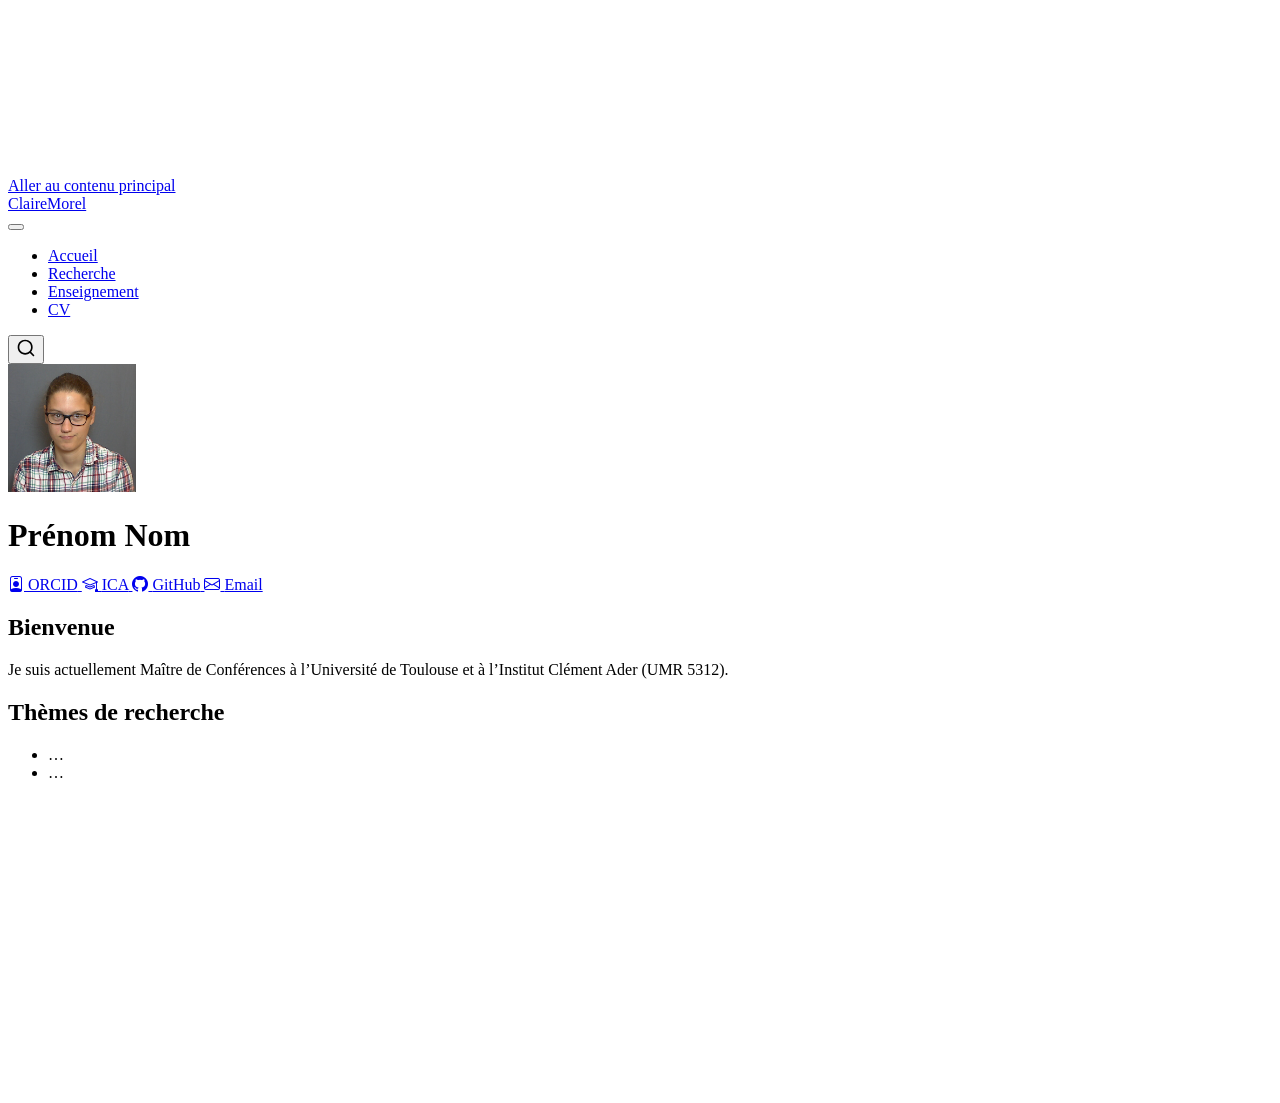
==== docs/index.html @ 0a0d47bb "Initial commit" ====
<!DOCTYPE html>
<html xmlns="http://www.w3.org/1999/xhtml" lang="fr" xml:lang="fr"><head>

<meta charset="utf-8">
<meta name="generator" content="quarto-1.11.9">

<meta name="viewport" content="width=device-width, initial-scale=1.0, user-scalable=yes">


<title>Prénom Nom – ClaireMorel</title>
<style>
/* Default styles provided by pandoc.
** See https://pandoc.org/MANUAL.html#variables-for-html for config info.
*/
span.smallcaps{font-variant: small-caps;}
div.columns{display: flex; gap: 1.5em;}
div.column{flex: auto;}
@media screen {
div.columns{gap: min(4vw, 1.5em);}
div.column{overflow-x: auto;}
}
div.hanging-indent{margin-left: 1.5em; text-indent: -1.5em;}
ul.task-list{list-style: none;}
ul.task-list li input[type="checkbox"] {
  width: 0.8em;
  margin: 0 0.8em 0.2em -1em; /* quarto-specific, see https://github.com/quarto-dev/quarto-cli/issues/4556 */ 
  vertical-align: middle;
}
</style>


<script src="site_libs/quarto-nav/quarto-nav.js"></script>
<script src="site_libs/quarto-nav/headroom.min.js"></script>
<script src="site_libs/clipboard/clipboard.min.js"></script>
<script src="site_libs/quarto-search/autocomplete.umd.js"></script>
<script src="site_libs/quarto-search/fuse.min.js"></script>
<script src="site_libs/quarto-search/quarto-search.js"></script>
<meta name="quarto:offset" content="./">
<script src="site_libs/quarto-html/quarto.js" type="module"></script>
<script src="site_libs/quarto-html/tabsets/tabsets.js" type="module"></script>
<script src="site_libs/quarto-html/scrollable-regions/scrollable-regions.js" type="module"></script>
<script src="site_libs/quarto-html/popper.min.js"></script>
<script src="site_libs/quarto-html/tippy.umd.min.js"></script>
<link href="site_libs/quarto-html/tippy.css" rel="stylesheet">
<link href="site_libs/quarto-html/quarto-syntax-highlighting-63b5708e65d6cd79cd7618c58d0c21e7.css" rel="stylesheet" id="quarto-text-highlighting-styles">
<script src="site_libs/bootstrap/bootstrap.min.js"></script>
<link href="site_libs/bootstrap/bootstrap-icons.css" rel="stylesheet">
<link href="site_libs/bootstrap/bootstrap-48eea8e06ff06eb442a2daacfce5ac08.min.css" rel="stylesheet" append-hash="true" id="quarto-bootstrap" data-mode="light">
<script id="quarto-search-options" type="application/json">{
  "location": "navbar",
  "copy-button": false,
  "collapse-after": 3,
  "panel-placement": "end",
  "type": "overlay",
  "limit": 50,
  "keyboard-shortcut": [
    "f",
    "/",
    "s"
  ],
  "show-item-context": false,
  "language": {
    "search-no-results-text": "Pas de résultats",
    "search-matching-documents-text": "documents trouvés",
    "search-copy-link-title": "Copier le lien vers la recherche",
    "search-hide-matches-text": "Cacher les correspondances additionnelles",
    "search-more-match-text": "correspondance de plus dans ce document",
    "search-more-matches-text": "correspondances de plus dans ce document",
    "search-clear-button-title": "Effacer",
    "search-text-placeholder": "",
    "search-detached-cancel-button-title": "Annuler",
    "search-submit-button-title": "Envoyer",
    "search-label": "Recherche"
  }
}</script>


<link rel="stylesheet" href="styles.css">
</head>

<body class="nav-fixed fullcontent quarto-light"><a id="quarto-skip-link" class="visually-hidden-focusable" href="#quarto-document-content">Aller au contenu principal</a>

<div id="quarto-search-results"></div>
  <header id="quarto-header" class="headroom fixed-top">
    <nav class="navbar navbar-expand-lg " data-bs-theme="dark" aria-label="Site web">
      <div class="navbar-container container-fluid">
      <div class="navbar-brand-container mx-auto">
    <a class="navbar-brand" href="./index.html">
    <span class="navbar-title">ClaireMorel</span>
    </a>
  </div>
          <button class="navbar-toggler" type="button" data-bs-toggle="collapse" data-bs-target="#navbarCollapse" aria-controls="navbarCollapse" aria-expanded="false" aria-label="Basculer la navigation" onclick="if (window.quartoToggleHeadroom) { window.quartoToggleHeadroom(); }">
  <span class="navbar-toggler-icon"></span>
</button>
          <div class="collapse navbar-collapse" id="navbarCollapse">
            <ul class="navbar-nav navbar-nav-scroll me-auto">
  <li class="nav-item">
    <a class="nav-link active" href="./index.html" aria-current="page"> 
<span class="menu-text">Accueil</span></a>
  </li>  
  <li class="nav-item">
    <a class="nav-link" href="./research.html"> 
<span class="menu-text">Recherche</span></a>
  </li>  
  <li class="nav-item">
    <a class="nav-link" href="./teaching.html"> 
<span class="menu-text">Enseignement</span></a>
  </li>  
  <li class="nav-item">
    <a class="nav-link" href="./files/CV.pdf"> 
<span class="menu-text">CV</span></a>
  </li>  
</ul>
          </div> <!-- /navcollapse -->
            <div class="quarto-navbar-tools">
</div>
            <div id="quarto-search" class="" title="Recherche"></div>
      </div> <!-- /container-fluid -->
    </nav>
</header>
<!-- content -->
<div id="quarto-content" class="quarto-container page-columns page-rows-contents page-layout-article page-navbar">
<!-- sidebar -->
<!-- margin-sidebar -->
    
<!-- main -->
<div class="quarto-about-trestles">
  <div class="about-entity">
    <img src="avatar.png" class="about-image
  round " style="height: 8em; width: 8em;">
<header id="title-block-header" class="quarto-title-block default">
<div class="quarto-title">
<h1 class="title">Prénom Nom</h1>
</div>
<div class="quarto-title-meta">
  </div>
</header>
    <div class="about-links">
  <a href="https://orcid.org/0000-0002-0689-7838" class="about-link" rel="" target="">
    <i class="bi bi-person-badge"></i>
     <span class="about-link-text">ORCID</span>
  </a>
  <a href="https://ica.cnrs.fr/author/cmorel/" class="about-link" rel="" target="">
    <i class="bi bi-mortarboard"></i>
     <span class="about-link-text">ICA</span>
  </a>
  <a href="https://github.com/clmorel" class="about-link" rel="" target="">
    <i class="bi bi-github"></i>
     <span class="about-link-text">GitHub</span>
  </a>
  <a href="mailto:claire.morel@utoulouse.fr" class="about-link" rel="" target="">
    <i class="bi bi-envelope"></i>
     <span class="about-link-text">Email</span>
  </a>
</div>
  </div>
  <div class="about-contents"><main class="content" id="quarto-document-content" tabindex="-1">
<section id="bienvenue" class="level2">
<h2 data-anchor-id="bienvenue">Bienvenue</h2>
<p>Je suis actuellement Maître de Conférences à l’Université de Toulouse et à l’Institut Clément Ader (UMR 5312).</p>
</section>
<section id="thèmes-de-recherche" class="level2">
<h2 data-anchor-id="thèmes-de-recherche">Thèmes de recherche</h2>
<ul>
<li>…</li>
<li>…</li>
</ul>


</section>
</main></div>
</div>
 <!-- /main -->
<script id="quarto-html-after-body" type="application/javascript">
  window.document.addEventListener("DOMContentLoaded", function (event) {
    const isCodeAnnotation = (el) => {
      for (const clz of el.classList) {
        if (clz.startsWith('code-annotation-')) {                     
          return true;
        }
      }
      return false;
    }
    const onCopySuccess = function(e) {
      // button target
      const button = e.trigger;
      // don't keep focus
      button.blur();
      // flash "checked"
      button.classList.add('code-copy-button-checked');
      var currentTitle = button.getAttribute("title");
      button.setAttribute("title", "Copié");
      let tooltip;
      if (window.bootstrap) {
        button.setAttribute("data-bs-toggle", "tooltip");
        button.setAttribute("data-bs-placement", "left");
        button.setAttribute("data-bs-title", "Copié");
        tooltip = new bootstrap.Tooltip(button, 
          { trigger: "manual", 
            customClass: "code-copy-button-tooltip",
            offset: [0, -8]});
        tooltip.show();    
      }
      setTimeout(function() {
        if (tooltip) {
          tooltip.hide();
          button.removeAttribute("data-bs-title");
          button.removeAttribute("data-bs-toggle");
          button.removeAttribute("data-bs-placement");
        }
        button.setAttribute("title", currentTitle);
        button.classList.remove('code-copy-button-checked');
      }, 1000);
      // clear code selection
      e.clearSelection();
    }
    const getTextToCopy = function(trigger) {
      const outerScaffold = trigger.parentElement.cloneNode(true);
      const codeEl = outerScaffold.querySelector('code');
      for (const childEl of codeEl.children) {
        if (isCodeAnnotation(childEl)) {
          childEl.remove();
        }
      }
      return codeEl.innerText;
    }
    const clipboard = new window.ClipboardJS('.code-copy-button:not([data-in-quarto-modal])', {
      text: getTextToCopy
    });
    clipboard.on('success', onCopySuccess);
    if (window.document.getElementById('quarto-embedded-source-code-modal')) {
      const clipboardModal = new window.ClipboardJS('.code-copy-button[data-in-quarto-modal]', {
        text: getTextToCopy,
        container: window.document.getElementById('quarto-embedded-source-code-modal')
      });
      clipboardModal.on('success', onCopySuccess);
    }
      var localhostRegex = new RegExp(/^(?:http|https):\/\/localhost\:?[0-9]*\//);
      var mailtoRegex = new RegExp(/^mailto:/);
        var filterRegex = new RegExp('/' + window.location.host + '/');
      var isInternal = (href) => {
          return filterRegex.test(href) || localhostRegex.test(href) || mailtoRegex.test(href);
      }
      // Inspect non-navigation links and adorn them if external
      window.quartoDecorateExternalLinks = function (root) {
     var links = (root || window.document).querySelectorAll('a[href]:not(.nav-link):not(.navbar-brand):not(.toc-action):not(.sidebar-link):not(.sidebar-item-toggle):not(.pagination-link):not(.no-external):not([aria-hidden]):not(.dropdown-item):not(.quarto-navigation-tool):not(.about-link)');
      for (var i=0; i<links.length; i++) {
        const link = links[i];
        if (!isInternal(link.href)) {
          // undo the damage that might have been done by quarto-nav.js in the case of
          // links that we want to consider external
          if (link.dataset.originalHref !== undefined) {
            link.href = link.dataset.originalHref;
          }
          if (!link.classList.contains('no-external-icon')) {
          }
        }
      }
      };
      window.quartoDecorateExternalLinks(window.document);
    // Esc closes the popup (WCAG 1.4.13) and focus leaving both trigger and
    // popup closes it (WCAG 2.4.11); tippy handles neither for interactive popups.
    const hideOnEscAndFocusOut = {
      name: 'hideOnEscAndFocusOut',
      defaultValue: true,
      fn(instance) {
        const dismiss = () => {
          // A show scheduled by the trigger delay would otherwise reopen it
          instance.clearDelayTimeouts();
          instance.hide();
        };
        const onKeyDown = (event) => {
          if (event.key !== 'Escape') {
            return;
          }
          // Keep Esc from also reaching page handlers (e.g. reveal.js overview),
          // except an open reveal.js slide menu, which Esc should close too.
          // The menu handles keys only when its keyboard option is on.
          const menuHandlesEsc = window.Reveal?.getPlugin?.('menu')?.isOpen() &&
            window.Reveal.getConfig().menu?.keyboard !== false;
          if (!menuHandlesEsc) {
            event.stopPropagation();
          }
          if (instance.popper.contains(window.document.activeElement)) {
            // Disabled while refocusing so the focus trigger does not reopen it
            instance.disable();
            instance.reference.focus();
            instance.enable();
          }
          dismiss();
        };
        const onFocusOut = (event) => {
          const target = event.relatedTarget;
          if (target && !instance.reference.contains(target) &&
              !instance.popper.contains(target)) {
            dismiss();
          }
        };
        // On the trigger too: a click trigger (code-annotations: select) has no
        // blur handling. Attached for the instance's lifetime so leaving the
        // trigger also cancels a show still pending on the trigger delay.
        instance.reference.addEventListener('focusout', onFocusOut);
        return {
          onShow() {
            window.document.addEventListener('keydown', onKeyDown, true);
            instance.popper.addEventListener('focusout', onFocusOut);
          },
          onHide() {
            window.document.removeEventListener('keydown', onKeyDown, true);
            instance.popper.removeEventListener('focusout', onFocusOut);
          },
          onDestroy() {
            instance.reference.removeEventListener('focusout', onFocusOut);
          },
        };
      },
    };
    function tippyHover(el, contentFn, onTriggerFn, onUntriggerFn) {
      const config = {
        allowHTML: true,
        maxWidth: 500,
        delay: 100,
        arrow: false,
        appendTo: function(el) {
            return el.parentElement;
        },
        interactive: true,
        interactiveBorder: 10,
        theme: 'quarto',
        placement: 'bottom-start',
        plugins: [hideOnEscAndFocusOut],
      };
      if (contentFn) {
        config.content = contentFn;
      }
      if (onTriggerFn) {
        config.onTrigger = onTriggerFn;
      }
      if (onUntriggerFn) {
        config.onUntrigger = onUntriggerFn;
      }
      window.tippy(el, config); 
    }
    const noterefs = window.document.querySelectorAll('a[role="doc-noteref"]');
    for (var i=0; i<noterefs.length; i++) {
      const ref = noterefs[i];
      tippyHover(ref, function() {
        // use id or data attribute instead here
        let href = ref.getAttribute('data-footnote-href') || ref.getAttribute('href');
        try { href = new URL(href).hash; } catch {}
        const id = href.replace(/^#\/?/, "");
        const note = window.document.getElementById(id);
        if (note) {
          return note.innerHTML;
        } else {
          return "";
        }
      });
    }
    const xrefs = window.document.querySelectorAll('a.quarto-xref');
    const processXRef = (id, note) => {
      // Strip column container classes
      const stripColumnClz = (el) => {
        el.classList.remove("page-full", "page-columns");
        if (el.children) {
          for (const child of el.children) {
            stripColumnClz(child);
          }
        }
      }
      stripColumnClz(note)
      if (id === null || id.startsWith('sec-')) {
        // Special case sections, only their first couple elements
        const container = document.createElement("div");
        if (note.children && note.children.length > 2) {
          container.appendChild(note.children[0].cloneNode(true));
          for (let i = 1; i < note.children.length; i++) {
            const child = note.children[i];
            if (child.tagName === "P" && child.innerText === "") {
              continue;
            } else {
              container.appendChild(child.cloneNode(true));
              break;
            }
          }
          if (window.Quarto?.typesetMath) {
            window.Quarto.typesetMath(container);
          }
          return container.innerHTML
        } else {
          if (window.Quarto?.typesetMath) {
            window.Quarto.typesetMath(note);
          }
          return note.innerHTML;
        }
      } else {
        // Remove any anchor links if they are present
        const anchorLink = note.querySelector('a.anchorjs-link');
        if (anchorLink) {
          anchorLink.remove();
        }
        if (window.Quarto?.typesetMath) {
          window.Quarto.typesetMath(note);
        }
        if (note.classList.contains("callout")) {
          return note.outerHTML;
        } else {
          return note.innerHTML;
        }
      }
    }
    for (var i=0; i<xrefs.length; i++) {
      const xref = xrefs[i];
      tippyHover(xref, undefined, function(instance) {
        instance.disable();
        let url = xref.getAttribute('href');
        let hash = undefined; 
        if (url.startsWith('#')) {
          hash = url;
        } else {
          try { hash = new URL(url).hash; } catch {}
        }
        if (hash) {
          const id = hash.replace(/^#\/?/, "");
          const note = window.document.getElementById(id);
          if (note !== null) {
            try {
              const html = processXRef(id, note.cloneNode(true));
              instance.setContent(html);
            } finally {
              instance.enable();
              instance.show();
            }
          } else {
            // See if we can fetch this
            fetch(url.split('#')[0])
            .then(res => res.text())
            .then(html => {
              const parser = new DOMParser();
              const htmlDoc = parser.parseFromString(html, "text/html");
              const note = htmlDoc.getElementById(id);
              if (note !== null) {
                const html = processXRef(id, note);
                instance.setContent(html);
              } 
            }).finally(() => {
              instance.enable();
              instance.show();
            });
          }
        } else {
          // See if we can fetch a full url (with no hash to target)
          // This is a special case and we should probably do some content thinning / targeting
          fetch(url)
          .then(res => res.text())
          .then(html => {
            const parser = new DOMParser();
            const htmlDoc = parser.parseFromString(html, "text/html");
            const note = htmlDoc.querySelector('main.content');
            if (note !== null) {
              // This should only happen for chapter cross references
              // (since there is no id in the URL)
              // remove the first header
              if (note.children.length > 0 && note.children[0].tagName === "HEADER") {
                note.children[0].remove();
              }
              const html = processXRef(null, note);
              instance.setContent(html);
            } 
          }).finally(() => {
            instance.enable();
            instance.show();
          });
        }
      }, function(instance) {
      });
    }
        let selectedAnnoteEl;
        const selectorForAnnotation = ( cell, annotation) => {
          let cellAttr = 'data-code-cell="' + cell + '"';
          let lineAttr = 'data-code-annotation="' +  annotation + '"';
          const selector = 'span[' + cellAttr + '][' + lineAttr + ']';
          return selector;
        }
        const selectCodeLines = (annoteEl) => {
          const doc = window.document;
          const targetCell = annoteEl.getAttribute("data-target-cell");
          const targetAnnotation = annoteEl.getAttribute("data-target-annotation");
          const annoteSpan = window.document.querySelector(selectorForAnnotation(targetCell, targetAnnotation));
          const lines = annoteSpan.getAttribute("data-code-lines").split(",");
          const lineIds = lines.map((line) => {
            return targetCell + "-" + line;
          })
          // Each band is positioned against its own containing block, which is
          // not the offsetParent of the lines, so place it from client rects.
          const placeBand = (band, firstEl, lastEl, codeBlock) => {
            const container = band.offsetParent;
            if (container === null) {
              return;
            }
            const containerRect = container.getBoundingClientRect();
            // Reveal.js scales slides with a transform, so convert client
            // pixels back to the CSS pixels of the container.
            const scale = containerRect.height / container.offsetHeight || 1;
            const firstRect = firstEl.getBoundingClientRect();
            const lastRect = lastEl.getBoundingClientRect();
            const top = (firstRect.top - containerRect.top) / scale - container.clientTop + container.scrollTop;
            const height = (lastRect.bottom - firstRect.top) / scale;
            band.style.top = top - 2 + "px";
            band.style.height = height + 4 + "px";
            if (codeBlock) {
              // Without the copy button wrapper, the containing block is wider
              // than the code block, so span the code block explicitly.
              const blockRect = codeBlock.getBoundingClientRect();
              band.style.left = (blockRect.left - containerRect.left) / scale - container.clientLeft + container.scrollLeft + "px";
              band.style.width = blockRect.width / scale + "px";
            }
          };
          if (lineIds.length > 0) {
            const el = window.document.getElementById(lineIds[0]);
            const lastEl = window.document.getElementById(lineIds[lineIds.length - 1]);
            const parent = el.parentElement.parentElement;
            // cook up a div (if necessary) and position it
            let div = window.document.getElementById("code-annotation-line-highlight");
            if (div === null) {
              div = window.document.createElement("div");
              div.setAttribute("id", "code-annotation-line-highlight");
              div.style.position = 'absolute';
              parent.appendChild(div);
            }
            placeBand(div, el, lastEl, parent.closest("div.sourceCode") || parent);
            let gutterDiv = window.document.getElementById("code-annotation-line-highlight-gutter");
            if (gutterDiv === null) {
              gutterDiv = window.document.createElement("div");
              gutterDiv.setAttribute("id", "code-annotation-line-highlight-gutter");
              gutterDiv.style.position = 'absolute';
              const codeCell = window.document.getElementById(targetCell);
              const gutter = codeCell.querySelector('.code-annotation-gutter');
              gutter.appendChild(gutterDiv);
            }
            placeBand(gutterDiv, el, lastEl);
            selectedAnnoteEl = annoteEl;
          }
        };
        const unselectCodeLines = () => {
          const elementsIds = ["code-annotation-line-highlight", "code-annotation-line-highlight-gutter"];
          elementsIds.forEach((elId) => {
            const div = window.document.getElementById(elId);
            if (div) {
              div.remove();
            }
          });
          selectedAnnoteEl = undefined;
        };
          // Handle positioning of the toggle
      window.addEventListener(
        "resize",
        throttle(() => {
          elRect = undefined;
          if (selectedAnnoteEl) {
            selectCodeLines(selectedAnnoteEl);
          }
        }, 10)
      );
      function throttle(fn, ms) {
      let throttle = false;
      let timer;
        return (...args) => {
          if(!throttle) { // first call gets through
              fn.apply(this, args);
              throttle = true;
          } else { // all the others get throttled
              if(timer) clearTimeout(timer); // cancel #2
              timer = setTimeout(() => {
                fn.apply(this, args);
                timer = throttle = false;
              }, ms);
          }
        };
      }
        // Attach click handler to the DT
        const annoteDls = window.document.querySelectorAll('dt[data-target-cell]');
        for (const annoteDlNode of annoteDls) {
          annoteDlNode.addEventListener('click', (event) => {
            const clickedEl = event.target;
            if (clickedEl !== selectedAnnoteEl) {
              unselectCodeLines();
              const activeEl = window.document.querySelector('dt[data-target-cell].code-annotation-active');
              if (activeEl) {
                activeEl.classList.remove('code-annotation-active');
              }
              selectCodeLines(clickedEl);
              clickedEl.classList.add('code-annotation-active');
            } else {
              // Unselect the line
              unselectCodeLines();
              clickedEl.classList.remove('code-annotation-active');
            }
          });
        }
    const findCites = (el) => {
      const parentEl = el.parentElement;
      if (parentEl) {
        const cites = parentEl.dataset.cites;
        if (cites) {
          return {
            el,
            cites: cites.split(' ')
          };
        } else {
          return findCites(el.parentElement)
        }
      } else {
        return undefined;
      }
    };
    var bibliorefs = window.document.querySelectorAll('a[role="doc-biblioref"]');
    for (var i=0; i<bibliorefs.length; i++) {
      const ref = bibliorefs[i];
      const citeInfo = findCites(ref);
      if (citeInfo) {
        tippyHover(citeInfo.el, function() {
          var popup = window.document.createElement('div');
          citeInfo.cites.forEach(function(cite) {
            var citeDiv = window.document.createElement('div');
            citeDiv.classList.add('hanging-indent');
            citeDiv.classList.add('csl-entry');
            var biblioDiv = window.document.getElementById('ref-' + cite);
            if (biblioDiv) {
              citeDiv.innerHTML = biblioDiv.innerHTML;
            }
            popup.appendChild(citeDiv);
          });
          return popup.innerHTML;
        });
      }
    }
  });
  </script>
  <script type="application/javascript">
  window.quartoScrollableRegionsLabels = {"code":"Code défilable","output":"Sortie défilable"};
  </script>
</div> <!-- /content -->




</body></html>
---- docs/site_libs/quarto-html/tippy.css ----
.tippy-box[data-animation=fade][data-state=hidden]{opacity:0}[data-tippy-root]{max-width:calc(100vw - 10px)}.tippy-box{position:relative;background-color:#333;color:#fff;border-radius:4px;font-size:14px;line-height:1.4;white-space:normal;outline:0;transition-property:transform,visibility,opacity}.tippy-box[data-placement^=top]>.tippy-arrow{bottom:0}.tippy-box[data-placement^=top]>.tippy-arrow:before{bottom:-7px;left:0;border-width:8px 8px 0;border-top-color:initial;transform-origin:center top}.tippy-box[data-placement^=bottom]>.tippy-arrow{top:0}.tippy-box[data-placement^=bottom]>.tippy-arrow:before{top:-7px;left:0;border-width:0 8px 8px;border-bottom-color:initial;transform-origin:center bottom}.tippy-box[data-placement^=left]>.tippy-arrow{right:0}.tippy-box[data-placement^=left]>.tippy-arrow:before{border-width:8px 0 8px 8px;border-left-color:initial;right:-7px;transform-origin:center left}.tippy-box[data-placement^=right]>.tippy-arrow{left:0}.tippy-box[data-placement^=right]>.tippy-arrow:before{left:-7px;border-width:8px 8px 8px 0;border-right-color:initial;transform-origin:center right}.tippy-box[data-inertia][data-state=visible]{transition-timing-function:cubic-bezier(.54,1.5,.38,1.11)}.tippy-arrow{width:16px;height:16px;color:#333}.tippy-arrow:before{content:"";position:absolute;border-color:transparent;border-style:solid}.tippy-content{position:relative;padding:5px 9px;z-index:1}
---- docs/site_libs/quarto-html/quarto-syntax-highlighting-63b5708e65d6cd79cd7618c58d0c21e7.css ----
/* quarto syntax highlight colors */
:root {
  --quarto-hl-ot-color: #003B4F;
  --quarto-hl-at-color: #657422;
  --quarto-hl-ss-color: #20794D;
  --quarto-hl-an-color: #5E5E5E;
  --quarto-hl-fu-color: #4758AB;
  --quarto-hl-st-color: #20794D;
  --quarto-hl-cf-color: #003B4F;
  --quarto-hl-op-color: #5E5E5E;
  --quarto-hl-er-color: #AD0000;
  --quarto-hl-bn-color: #AD0000;
  --quarto-hl-al-color: #AD0000;
  --quarto-hl-va-color: #111111;
  --quarto-hl-bu-color: inherit;
  --quarto-hl-ex-color: inherit;
  --quarto-hl-pp-color: #AD0000;
  --quarto-hl-in-color: #5E5E5E;
  --quarto-hl-vs-color: #20794D;
  --quarto-hl-wa-color: #5E5E5E;
  --quarto-hl-do-color: #5E5E5E;
  --quarto-hl-im-color: #00769E;
  --quarto-hl-ch-color: #20794D;
  --quarto-hl-dt-color: #AD0000;
  --quarto-hl-fl-color: #AD0000;
  --quarto-hl-co-color: #5E5E5E;
  --quarto-hl-cv-color: #5E5E5E;
  --quarto-hl-cn-color: #8f5902;
  --quarto-hl-sc-color: #5E5E5E;
  --quarto-hl-dv-color: #AD0000;
  --quarto-hl-kw-color: #003B4F;
}

/* other quarto variables */
:root {
  --quarto-font-monospace: SFMono-Regular, Menlo, Monaco, Consolas, "Liberation Mono", "Courier New", monospace;
}

/* syntax highlight based on Pandoc's rules */
pre > code.sourceCode > span {
  color: #003B4F;
}

code.sourceCode > span {
  color: #003B4F;
}

div.sourceCode,
div.sourceCode pre.sourceCode {
  color: #003B4F;
}

/* Normal */
code span {
  color: #003B4F;
}

/* Alert */
code span.al {
  color: #AD0000;
  font-style: inherit;
}

/* Annotation */
code span.an {
  color: #5E5E5E;
  font-style: inherit;
}

/* Attribute */
code span.at {
  color: #657422;
  font-style: inherit;
}

/* BaseN */
code span.bn {
  color: #AD0000;
  font-style: inherit;
}

/* BuiltIn */
code span.bu {
  font-style: inherit;
}

/* ControlFlow */
code span.cf {
  color: #003B4F;
  font-weight: bold;
  font-style: inherit;
}

/* Char */
code span.ch {
  color: #20794D;
  font-style: inherit;
}

/* Constant */
code span.cn {
  color: #8f5902;
  font-style: inherit;
}

/* Comment */
code span.co {
  color: #5E5E5E;
  font-style: inherit;
}

/* CommentVar */
code span.cv {
  color: #5E5E5E;
  font-style: italic;
}

/* Documentation */
code span.do {
  color: #5E5E5E;
  font-style: italic;
}

/* DataType */
code span.dt {
  color: #AD0000;
  font-style: inherit;
}

/* DecVal */
code span.dv {
  color: #AD0000;
  font-style: inherit;
}

/* Error */
code span.er {
  color: #AD0000;
  font-style: inherit;
}

/* Extension */
code span.ex {
  font-style: inherit;
}

/* Float */
code span.fl {
  color: #AD0000;
  font-style: inherit;
}

/* Function */
code span.fu {
  color: #4758AB;
  font-style: inherit;
}

/* Import */
code span.im {
  color: #00769E;
  font-style: inherit;
}

/* Information */
code span.in {
  color: #5E5E5E;
  font-style: inherit;
}

/* Keyword */
code span.kw {
  color: #003B4F;
  font-weight: bold;
  font-style: inherit;
}

/* Operator */
code span.op {
  color: #5E5E5E;
  font-style: inherit;
}

/* Other */
code span.ot {
  color: #003B4F;
  font-style: inherit;
}

/* Preprocessor */
code span.pp {
  color: #AD0000;
  font-style: inherit;
}

/* SpecialChar */
code span.sc {
  color: #5E5E5E;
  font-style: inherit;
}

/* SpecialString */
code span.ss {
  color: #20794D;
  font-style: inherit;
}

/* String */
code span.st {
  color: #20794D;
  font-style: inherit;
}

/* Variable */
code span.va {
  color: #111111;
  font-style: inherit;
}

/* VerbatimString */
code span.vs {
  color: #20794D;
  font-style: inherit;
}

/* Warning */
code span.wa {
  color: #5E5E5E;
  font-style: italic;
}

.prevent-inlining {
  content: "</";
}

/*# sourceMappingURL=054cc16b9e9817627be6994582d2ffb5.css.map */
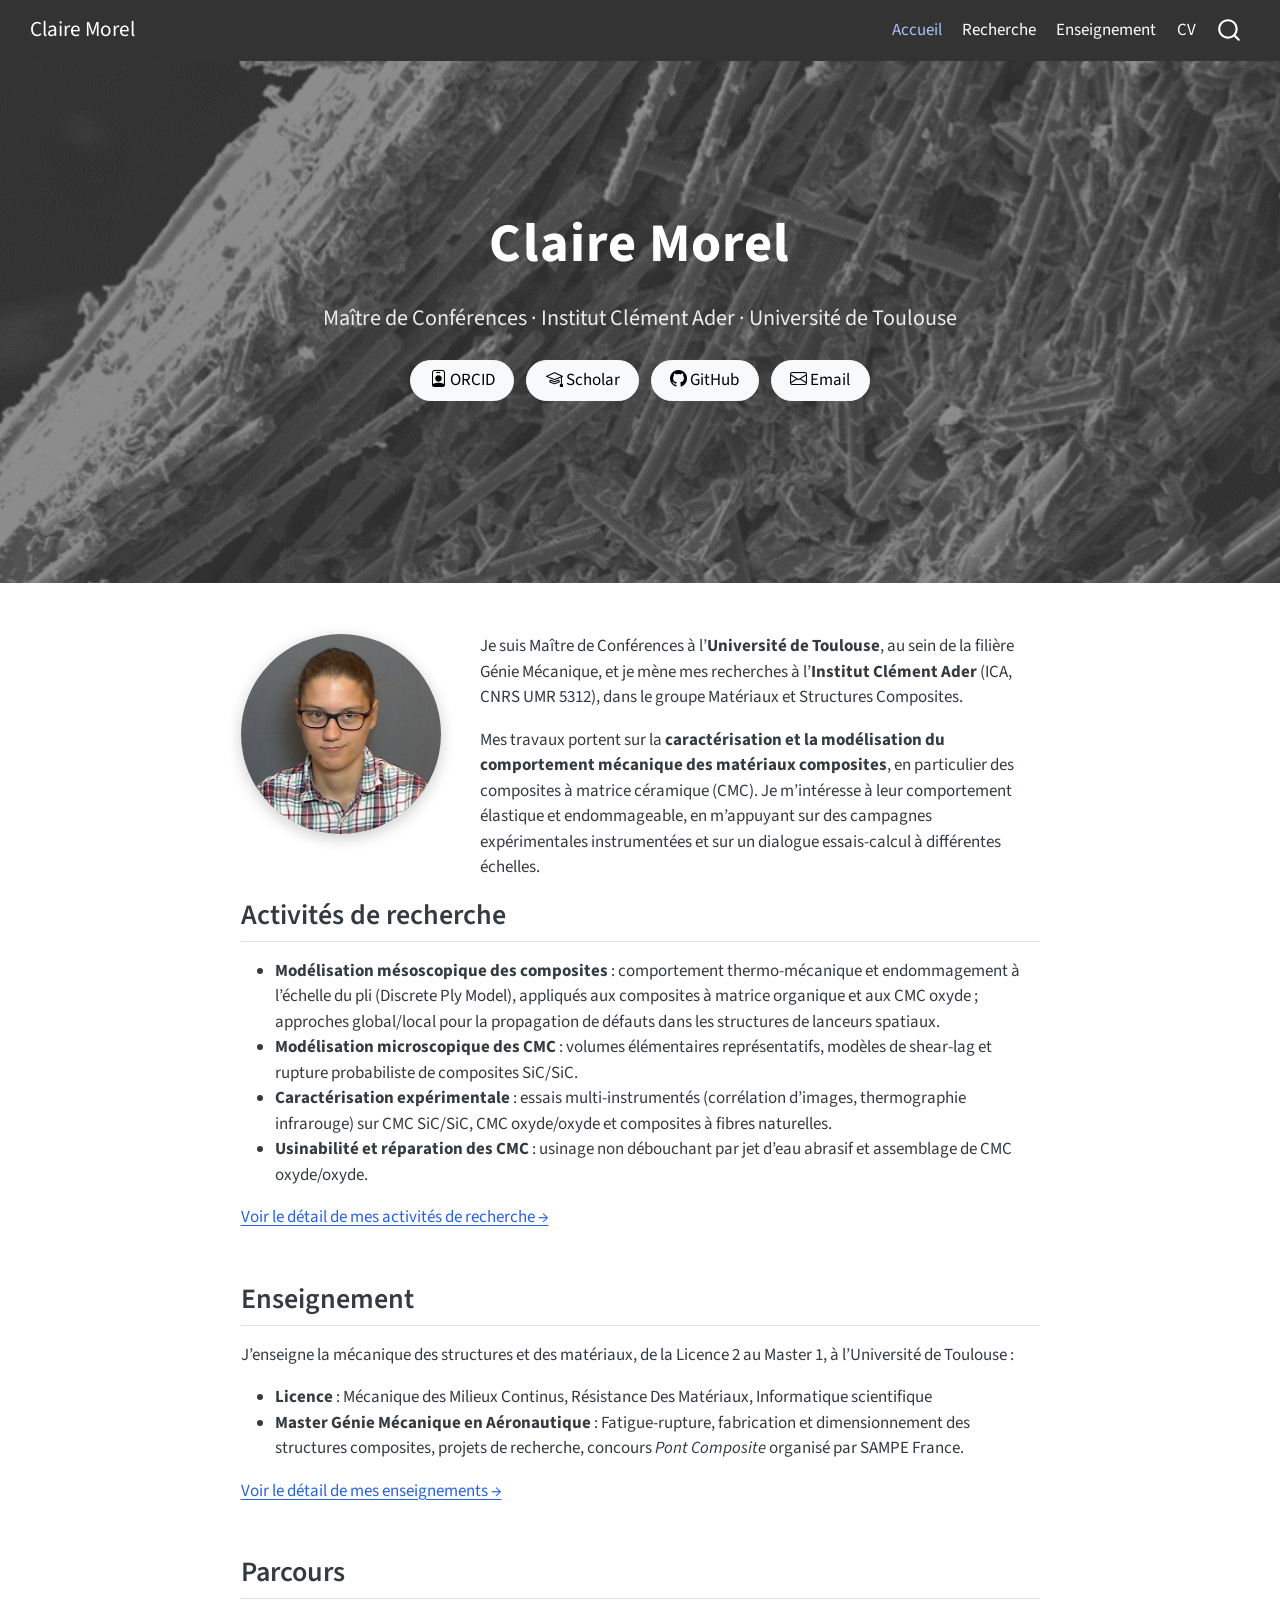
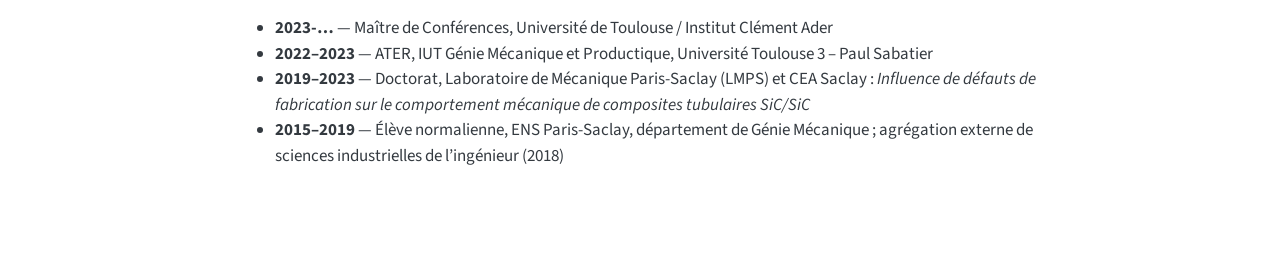
==== commit d32d000c: "14/11 pas mal de maj cv + enseignement" ====
--- a/docs/index.html
+++ b/docs/index.html
@@ -7,7 +7,7 @@
 <meta name="viewport" content="width=device-width, initial-scale=1.0, user-scalable=yes">
 
 
-<title>Prénom Nom – ClaireMorel</title>
+<title>Claire Morel</title>
 <style>
 /* Default styles provided by pandoc.
 ** See https://pandoc.org/MANUAL.html#variables-for-html for config info.
@@ -41,11 +41,12 @@
 <script src="site_libs/quarto-html/scrollable-regions/scrollable-regions.js" type="module"></script>
 <script src="site_libs/quarto-html/popper.min.js"></script>
 <script src="site_libs/quarto-html/tippy.umd.min.js"></script>
+<script src="site_libs/quarto-html/anchor.min.js"></script>
 <link href="site_libs/quarto-html/tippy.css" rel="stylesheet">
 <link href="site_libs/quarto-html/quarto-syntax-highlighting-63b5708e65d6cd79cd7618c58d0c21e7.css" rel="stylesheet" id="quarto-text-highlighting-styles">
 <script src="site_libs/bootstrap/bootstrap.min.js"></script>
 <link href="site_libs/bootstrap/bootstrap-icons.css" rel="stylesheet">
-<link href="site_libs/bootstrap/bootstrap-48eea8e06ff06eb442a2daacfce5ac08.min.css" rel="stylesheet" append-hash="true" id="quarto-bootstrap" data-mode="light">
+<link href="site_libs/bootstrap/bootstrap-85a07a5687654c04cb6a5dbadf166e5d.min.css" rel="stylesheet" append-hash="true" id="quarto-bootstrap" data-mode="light">
 <script id="quarto-search-options" type="application/json">{
   "location": "navbar",
   "copy-button": false,
@@ -78,7 +79,7 @@
 <link rel="stylesheet" href="styles.css">
 </head>
 
-<body class="nav-fixed fullcontent quarto-light"><a id="quarto-skip-link" class="visually-hidden-focusable" href="#quarto-document-content">Aller au contenu principal</a>
+<body class="nav-fixed accueil fullcontent quarto-light"><a id="quarto-skip-link" class="visually-hidden-focusable" href="#quarto-document-content">Aller au contenu principal</a>
 
 <div id="quarto-search-results"></div>
   <header id="quarto-header" class="headroom fixed-top">
@@ -86,14 +87,14 @@
       <div class="navbar-container container-fluid">
       <div class="navbar-brand-container mx-auto">
     <a class="navbar-brand" href="./index.html">
-    <span class="navbar-title">ClaireMorel</span>
+    <span class="navbar-title">Claire Morel</span>
     </a>
   </div>
           <button class="navbar-toggler" type="button" data-bs-toggle="collapse" data-bs-target="#navbarCollapse" aria-controls="navbarCollapse" aria-expanded="false" aria-label="Basculer la navigation" onclick="if (window.quartoToggleHeadroom) { window.quartoToggleHeadroom(); }">
   <span class="navbar-toggler-icon"></span>
 </button>
           <div class="collapse navbar-collapse" id="navbarCollapse">
-            <ul class="navbar-nav navbar-nav-scroll me-auto">
+            <ul class="navbar-nav navbar-nav-scroll ms-auto">
   <li class="nav-item">
     <a class="nav-link active" href="./index.html" aria-current="page"> 
 <span class="menu-text">Accueil</span></a>
@@ -107,7 +108,7 @@
 <span class="menu-text">Enseignement</span></a>
   </li>  
   <li class="nav-item">
-    <a class="nav-link" href="./files/CV.pdf"> 
+    <a class="nav-link" href="./cv.html"> 
 <span class="menu-text">CV</span></a>
   </li>  
 </ul>
@@ -124,55 +125,72 @@
 <!-- margin-sidebar -->
     
 <!-- main -->
-<div class="quarto-about-trestles">
-  <div class="about-entity">
-    <img src="avatar.png" class="about-image
-  round " style="height: 8em; width: 8em;">
-<header id="title-block-header" class="quarto-title-block default">
-<div class="quarto-title">
-<h1 class="title">Prénom Nom</h1>
+<main class="content page-columns page-full" id="quarto-document-content" tabindex="-1"><header id="title-block-header" class="quarto-title-block"></header>
+
+
+
+
+<div class="hero column-screen">
+<div class="hero-content">
+<p><span class="hero-title">Claire Morel</span></p>
+<p><span class="hero-subtitle">Maître de Conférences · Institut Clément Ader · Université de Toulouse</span></p>
+<p><a class="btn btn-light" href="https://orcid.org/0000-0002-0689-7838"><i class="bi bi-person-badge"></i> ORCID</a> <a class="btn btn-light" href="https://scholar.google.com/citations?user=auK-vRMAAAAJ&amp;hl=fr"><i class="bi bi-mortarboard"></i> Scholar</a> <a class="btn btn-light" href="https://github.com/clmorel"><i class="bi bi-github"></i> GitHub</a> <a class="btn btn-light" href="mailto:claire.morel@utoulouse.fr"><i class="bi bi-envelope"></i> Email</a></p>
 </div>
-<div class="quarto-title-meta">
-  </div>
-</header>
-    <div class="about-links">
-  <a href="https://orcid.org/0000-0002-0689-7838" class="about-link" rel="" target="">
-    <i class="bi bi-person-badge"></i>
-     <span class="about-link-text">ORCID</span>
-  </a>
-  <a href="https://ica.cnrs.fr/author/cmorel/" class="about-link" rel="" target="">
-    <i class="bi bi-mortarboard"></i>
-     <span class="about-link-text">ICA</span>
-  </a>
-  <a href="https://github.com/clmorel" class="about-link" rel="" target="">
-    <i class="bi bi-github"></i>
-     <span class="about-link-text">GitHub</span>
-  </a>
-  <a href="mailto:claire.morel@utoulouse.fr" class="about-link" rel="" target="">
-    <i class="bi bi-envelope"></i>
-     <span class="about-link-text">Email</span>
-  </a>
 </div>
-  </div>
-  <div class="about-contents"><main class="content" id="quarto-document-content" tabindex="-1">
-<section id="bienvenue" class="level2">
-<h2 data-anchor-id="bienvenue">Bienvenue</h2>
-<p>Je suis actuellement Maître de Conférences à l’Université de Toulouse et à l’Institut Clément Ader (UMR 5312).</p>
+<div class="columns presentation">
+<div class="column" style="width:30%;">
+<p><img src="images/avatar.png" class="photo-profil img-fluid"></p>
+</div><div class="column" style="width:70%;">
+<p>Je suis Maître de Conférences à l’<strong>Université de Toulouse</strong>, au sein de la filière Génie Mécanique, et je mène mes recherches à l’<strong>Institut Clément Ader</strong> (ICA, CNRS UMR 5312), dans le groupe Matériaux et Structures Composites.</p>
+<p>Mes travaux portent sur la <strong>caractérisation et la modélisation du comportement mécanique des matériaux composites</strong>, en particulier des composites à matrice céramique (CMC). Je m’intéresse à leur comportement élastique et endommageable, en m’appuyant sur des campagnes expérimentales instrumentées et sur un dialogue essais-calcul à différentes échelles.</p>
+</div>
+</div>
+<section id="activités-de-recherche" class="level2">
+<h2 class="anchored" data-anchor-id="activités-de-recherche">Activités de recherche</h2>
+<ul>
+<li><strong>Modélisation mésoscopique des composites</strong> : comportement thermo-mécanique et endommagement à l’échelle du pli (Discrete Ply Model), appliqués aux composites à matrice organique et aux CMC oxyde ; approches global/local pour la propagation de défauts dans les structures de lanceurs spatiaux.</li>
+<li><strong>Modélisation microscopique des CMC</strong> : volumes élémentaires représentatifs, modèles de shear-lag et rupture probabiliste de composites SiC/SiC.</li>
+<li><strong>Caractérisation expérimentale</strong> : essais multi-instrumentés (corrélation d’images, thermographie infrarouge) sur CMC SiC/SiC, CMC oxyde/oxyde et composites à fibres naturelles.</li>
+<li><strong>Usinabilité et réparation des CMC</strong> : usinage non débouchant par jet d’eau abrasif et assemblage de CMC oxyde/oxyde.</li>
+</ul>
+<p><a href="./research.html">Voir le détail de mes activités de recherche →</a></p>
 </section>
-<section id="thèmes-de-recherche" class="level2">
-<h2 data-anchor-id="thèmes-de-recherche">Thèmes de recherche</h2>
+<section id="enseignement" class="level2">
+<h2 class="anchored" data-anchor-id="enseignement">Enseignement</h2>
+<p>J’enseigne la mécanique des structures et des matériaux, de la Licence 2 au Master 1, à l’Université de Toulouse :</p>
 <ul>
-<li>…</li>
-<li>…</li>
+<li><strong>Licence</strong> : Mécanique des Milieux Continus, Résistance Des Matériaux, Informatique scientifique</li>
+<li><strong>Master Génie Mécanique en Aéronautique</strong> : Fatigue-rupture, fabrication et dimensionnement des structures composites, projets de recherche, concours <em>Pont Composite</em> organisé par SAMPE France.</li>
 </ul>
-
-
+<p><a href="./teaching.html">Voir le détail de mes enseignements →</a></p>
 </section>
-</main></div>
-</div>
- <!-- /main -->
+<section id="parcours" class="level2">
+<h2 class="anchored" data-anchor-id="parcours">Parcours</h2>
+<ul>
+<li><strong>2023-…</strong> — Maître de Conférences, Université de Toulouse / Institut Clément Ader</li>
+<li><strong>2022–2023</strong> — ATER, IUT Génie Mécanique et Productique, Université Toulouse 3 – Paul Sabatier</li>
+<li><strong>2019–2023</strong> — Doctorat, Laboratoire de Mécanique Paris-Saclay (LMPS) et CEA Saclay : <em>Influence de défauts de fabrication sur le comportement mécanique de composites tubulaires SiC/SiC</em></li>
+<li><strong>2015–2019</strong> — Élève normalienne, ENS Paris-Saclay, département de Génie Mécanique ; agrégation externe de sciences industrielles de l’ingénieur (2018)</li>
+</ul>
+<!-- [Voir le détail de mon CV →](teaching.qmd) -->
+<!-- ## Collaborations
+
+**Académiques** : LMPS (Gif-sur-Yvette), National University of Singapore (NUS).
+**Industrielles** : Safran Ceramics, CNES, CT Ingénierie, Segula Technologies. -->
+
+
+</section>
+
+</main> <!-- /main -->
 <script id="quarto-html-after-body" type="application/javascript">
   window.document.addEventListener("DOMContentLoaded", function (event) {
+    const icon = "";
+    const anchorJS = new window.AnchorJS();
+    anchorJS.options = {
+      placement: 'right',
+      icon: icon
+    };
+    anchorJS.add('.anchored');
     const isCodeAnnotation = (el) => {
       for (const clz of el.classList) {
         if (clz.startsWith('code-annotation-')) {                     
--- a/docs/styles.css
+++ b/docs/styles.css
@@ -0,0 +1,156 @@
+/* css styles */
+/* ---------- Bandeau ---------- */
+.hero {
+  position: relative;
+  min-height: 60vh;
+  margin-top: -1rem;
+  margin-bottom: 3rem;
+  background-image: url("images/banner2.png");
+  background-size: cover;
+  background-position: center;
+  background-attachment: fixed;   /* effet parallaxe */
+  display: flex;
+  align-items: center;
+  justify-content: center;
+  text-align: center;
+  color: white;
+}
+
+/* voile sombre pour que le texte reste lisible */
+.hero::before {
+  content: "";
+  position: absolute;
+  inset: 0;
+  background: rgba(0, 0, 0, 0.45);
+}
+
+.hero-content {
+  position: relative;
+  padding: 2rem 1rem;
+}
+
+.hero-title {
+  display: block;
+  font-size: 3.2rem;
+  font-weight: 700;
+  letter-spacing: 0.02em;
+}
+
+.hero-subtitle {
+  display: block;
+  font-size: 1.3rem;
+  opacity: 0.9;
+  margin-bottom: 1.2rem;
+}
+
+.hero .btn {
+  margin: 0.25rem;
+  border-radius: 2rem;
+  padding: 0.4rem 1.1rem;
+}
+
+/* ---------- Photo et présentation ---------- */
+.photo-profil {
+  width: 200px;
+  height: 200px;
+  object-fit: cover;
+  border-radius: 50%;
+  box-shadow: 0 4px 15px rgba(0, 0, 0, 0.2);
+}
+
+.presentation {
+  align-items: flex-start;
+  gap: 2rem;
+}
+
+/* ---------- Téléphone ---------- */
+@media (max-width: 768px) {
+  .hero {
+    background-attachment: scroll;  /* le fixe ne marche pas sur mobile */
+    min-height: 45vh;
+  }
+  .hero-title { font-size: 2.2rem; }
+  .presentation { flex-wrap: wrap; }
+  .presentation .column { width: 100% !important; text-align: center; }
+}
+
+/* Page d'accueil : supprime l'espace entre la barre et la bannière */
+.accueil main.content,
+.accueil #quarto-content,
+.accueil #quarto-document-content {
+  margin-top: 0 !important;
+  padding-top: 0 !important;
+}
+
+.accueil .hero {
+  margin-top: -2rem;
+}
+
+/* Liens de la barre : légère mise en valeur au survol */
+.navbar .nav-link:hover {
+  opacity: 0.7;
+}
+
+/* ---------- Bannière de titre des pages ---------- */
+.quarto-title-banner {
+  padding-top: 3rem;
+  padding-bottom: 3rem;
+}
+
+.quarto-title-banner .quarto-title {
+  text-align: center;
+}
+
+.quarto-title-banner h1.title {
+  width: 100%;
+  font-weight: 700;
+  font-size: 3.5rem;
+}
+
+/* Photo en fond de bannière : cadrage et voile sombre */
+.quarto-title-banner {
+  position: relative;
+  background-size: cover;
+  background-position: center;
+}
+
+.quarto-title-banner::before {
+  content: "";
+  position: absolute;
+  inset: 0;
+  background: rgba(0, 0, 0, 0.45);
+}
+
+.quarto-title-banner > * {
+  position: relative;
+}
+
+.quarto-title-banner {
+  min-height: 40vh;
+  display: flex;
+  align-items: center;
+}
+
+/* ---------- Outil cercle de Mohr ---------- */
+.mohr-panel {
+  background: #f4f6f9;
+  border-left: 4px solid #3b6ea5;
+  border-radius: 10px;
+  padding: 1rem 1.4rem 0.6rem;
+  margin: 1.5rem 0;
+}
+.mohr-panel form { margin-bottom: 0.4rem; }
+.mohr-panel input[type="range"] { accent-color: #3b6ea5; }
+
+.mohr-tiles {
+  display: grid;
+  grid-template-columns: repeat(2, 1fr);
+  grid-template-rows: repeat(3, auto);
+  grid-auto-flow: column;      /* colonne 1 : σI, σII, τmax ; colonne 2 : vecteurs, angle */
+  gap: 0.8rem;
+  max-width: 640px;
+  margin: 1rem auto 2rem;
+}
+.mohr-tiles .tile {
+  background: white;
+  border: 1px
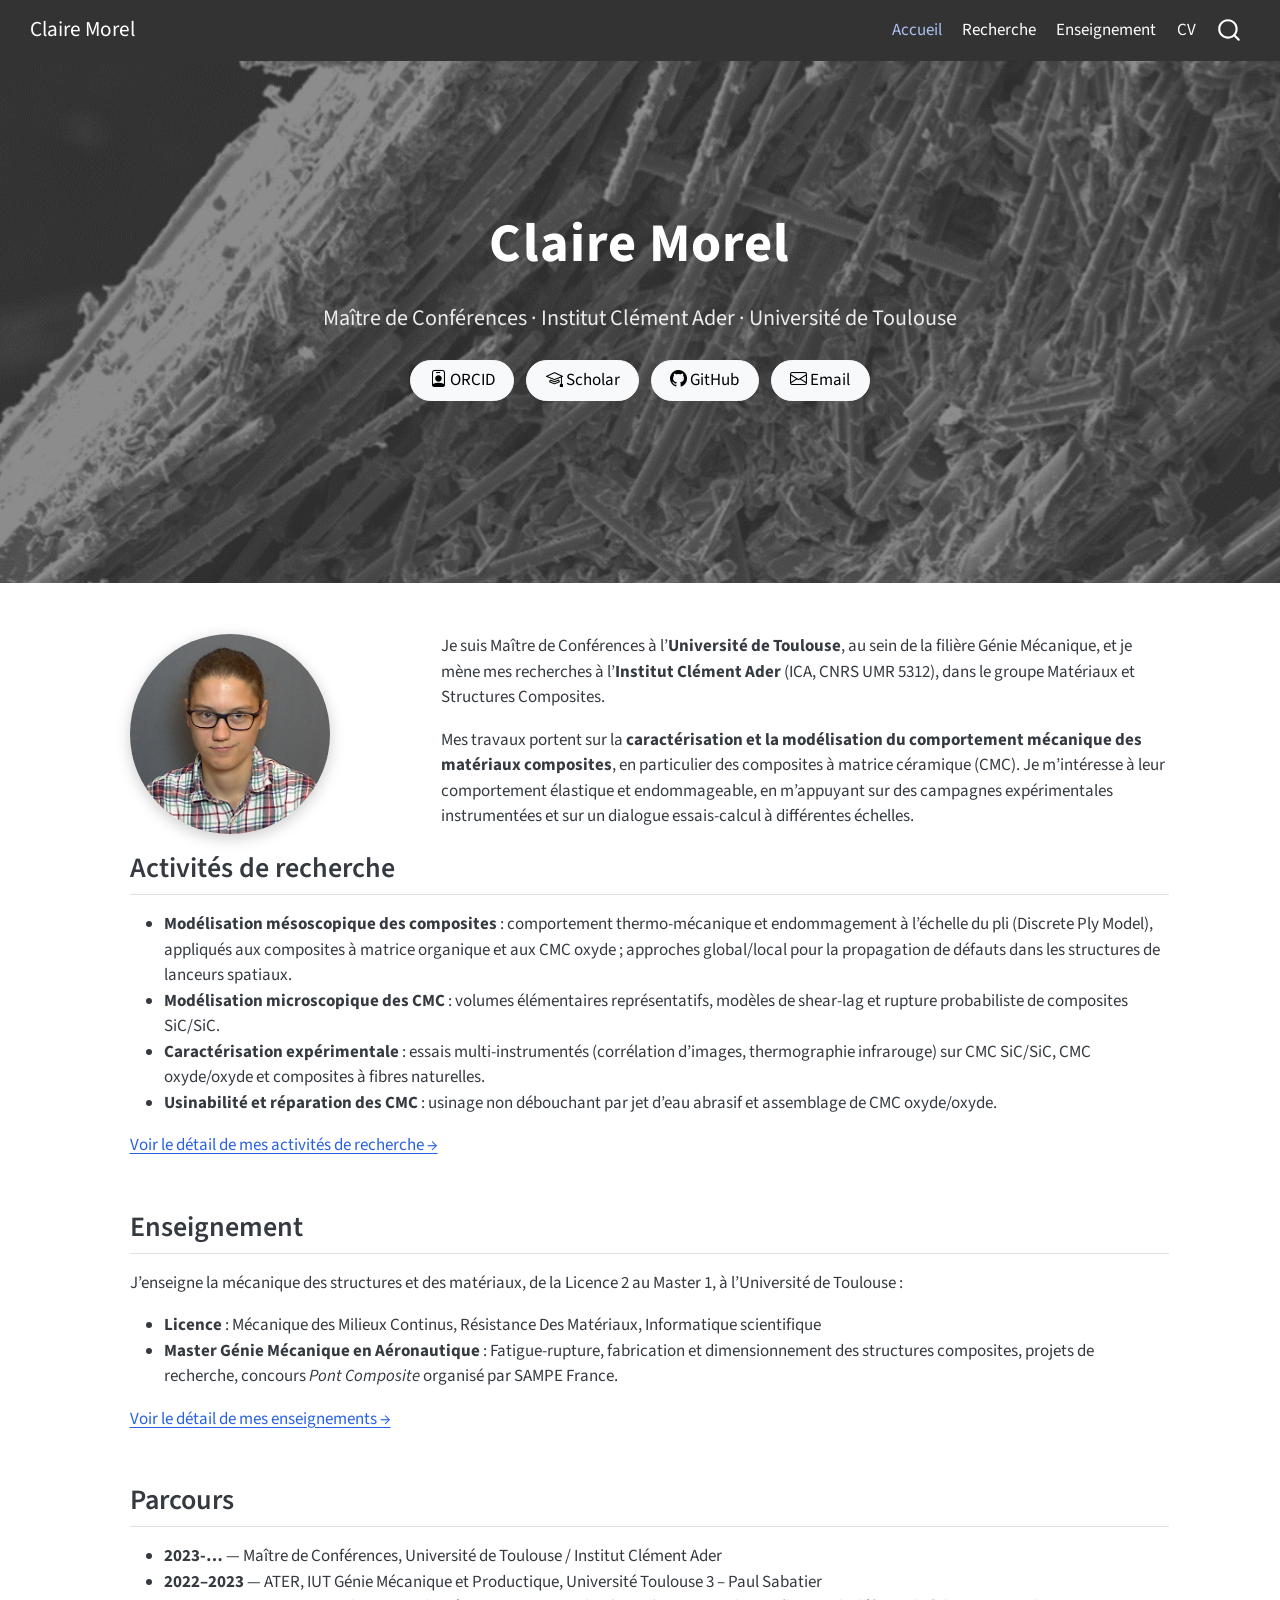
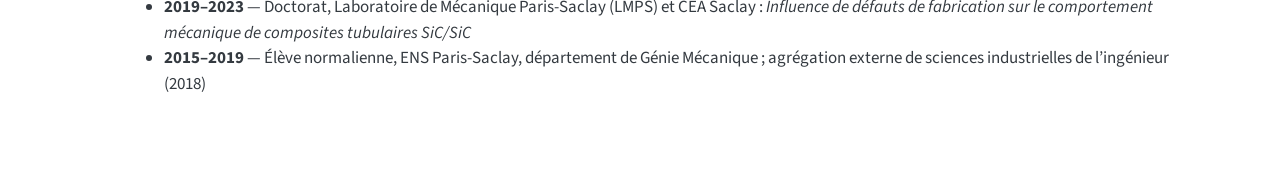
==== commit 32855f99: "18/11" ====
--- a/docs/index.html
+++ b/docs/index.html
@@ -46,7 +46,7 @@
 <link href="site_libs/quarto-html/quarto-syntax-highlighting-63b5708e65d6cd79cd7618c58d0c21e7.css" rel="stylesheet" id="quarto-text-highlighting-styles">
 <script src="site_libs/bootstrap/bootstrap.min.js"></script>
 <link href="site_libs/bootstrap/bootstrap-icons.css" rel="stylesheet">
-<link href="site_libs/bootstrap/bootstrap-85a07a5687654c04cb6a5dbadf166e5d.min.css" rel="stylesheet" append-hash="true" id="quarto-bootstrap" data-mode="light">
+<link href="site_libs/bootstrap/bootstrap-b8e3d89466d038d80f4d875d16ab15d1.min.css" rel="stylesheet" append-hash="true" id="quarto-bootstrap" data-mode="light">
 <script id="quarto-search-options" type="application/json">{
   "location": "navbar",
   "copy-button": false,
@@ -79,7 +79,7 @@
 <link rel="stylesheet" href="styles.css">
 </head>
 
-<body class="nav-fixed accueil fullcontent quarto-light"><a id="quarto-skip-link" class="visually-hidden-focusable" href="#quarto-document-content">Aller au contenu principal</a>
+<body class="nav-fixed accueil quarto-light"><a id="quarto-skip-link" class="visually-hidden-focusable" href="#quarto-document-content">Aller au contenu principal</a>
 
 <div id="quarto-search-results"></div>
   <header id="quarto-header" class="headroom fixed-top">
@@ -120,12 +120,12 @@
     </nav>
 </header>
 <!-- content -->
-<div id="quarto-content" class="quarto-container page-columns page-rows-contents page-layout-article page-navbar">
+<div id="quarto-content" class="quarto-container page-columns page-rows-contents page-layout-full page-navbar">
 <!-- sidebar -->
 <!-- margin-sidebar -->
     
 <!-- main -->
-<main class="content page-columns page-full" id="quarto-document-content" tabindex="-1"><header id="title-block-header" class="quarto-title-block"></header>
+<main class="content page-columns page-full column-body" id="quarto-document-content" tabindex="-1"><header id="title-block-header" class="quarto-title-block"></header>
 
 
 
--- a/docs/styles.css
+++ b/docs/styles.css
@@ -153,4 +153,57 @@
 }
 .mohr-tiles .tile {
   background: white;
-  border: 1px+  border: 1px
+
+  /* ---------- Sections dépliables de l'outil Mohr ---------- */
+details.mohr-reveal {
+  margin: 1rem 0;
+  border: 1px solid #e3e7ec;
+  border-radius: 10px;
+  background: #fafbfc;
+}
+
+details.mohr-reveal > summary {
+  list-style: none;
+  cursor: pointer;
+  padding: 0.8rem 1.2rem;
+  font-weight: 600;
+  font-size: 1.1rem;
+  color: #2b3a4a;
+  border-radius: 10px;
+}
+
+details.mohr-reveal > summary::-webkit-details-marker { display: none; }
+
+details.mohr-reveal > summary::before {
+  content: "▸";
+  display: inline-block;
+  margin-right: 0.6rem;
+  color: #3b6ea5;
+  transition: transform 0.2s;
+}
+
+details.mohr-reveal[open] > summary::before { transform: rotate(90deg); }
+
+details.mohr-reveal > summary:hover { background: #eef2f7; }
+
+details.mohr-reveal[open] {
+  padding-bottom: 1rem;
+}
+
+details.mohr-reveal > *:not(summary) {
+  padding: 0 1.2rem;
+}
+
+/* ---------- Sommaire latéral compact ---------- */
+nav#TOC {
+  font-size: 0.82rem;
+}
+nav#TOC .toc-actions,
+nav#TOC h2 {
+  font-size: 0.9rem;
+}
+nav#TOC ul li a {
+  padding-top: 0.15rem;
+  padding-bottom: 0.15rem;
+}
